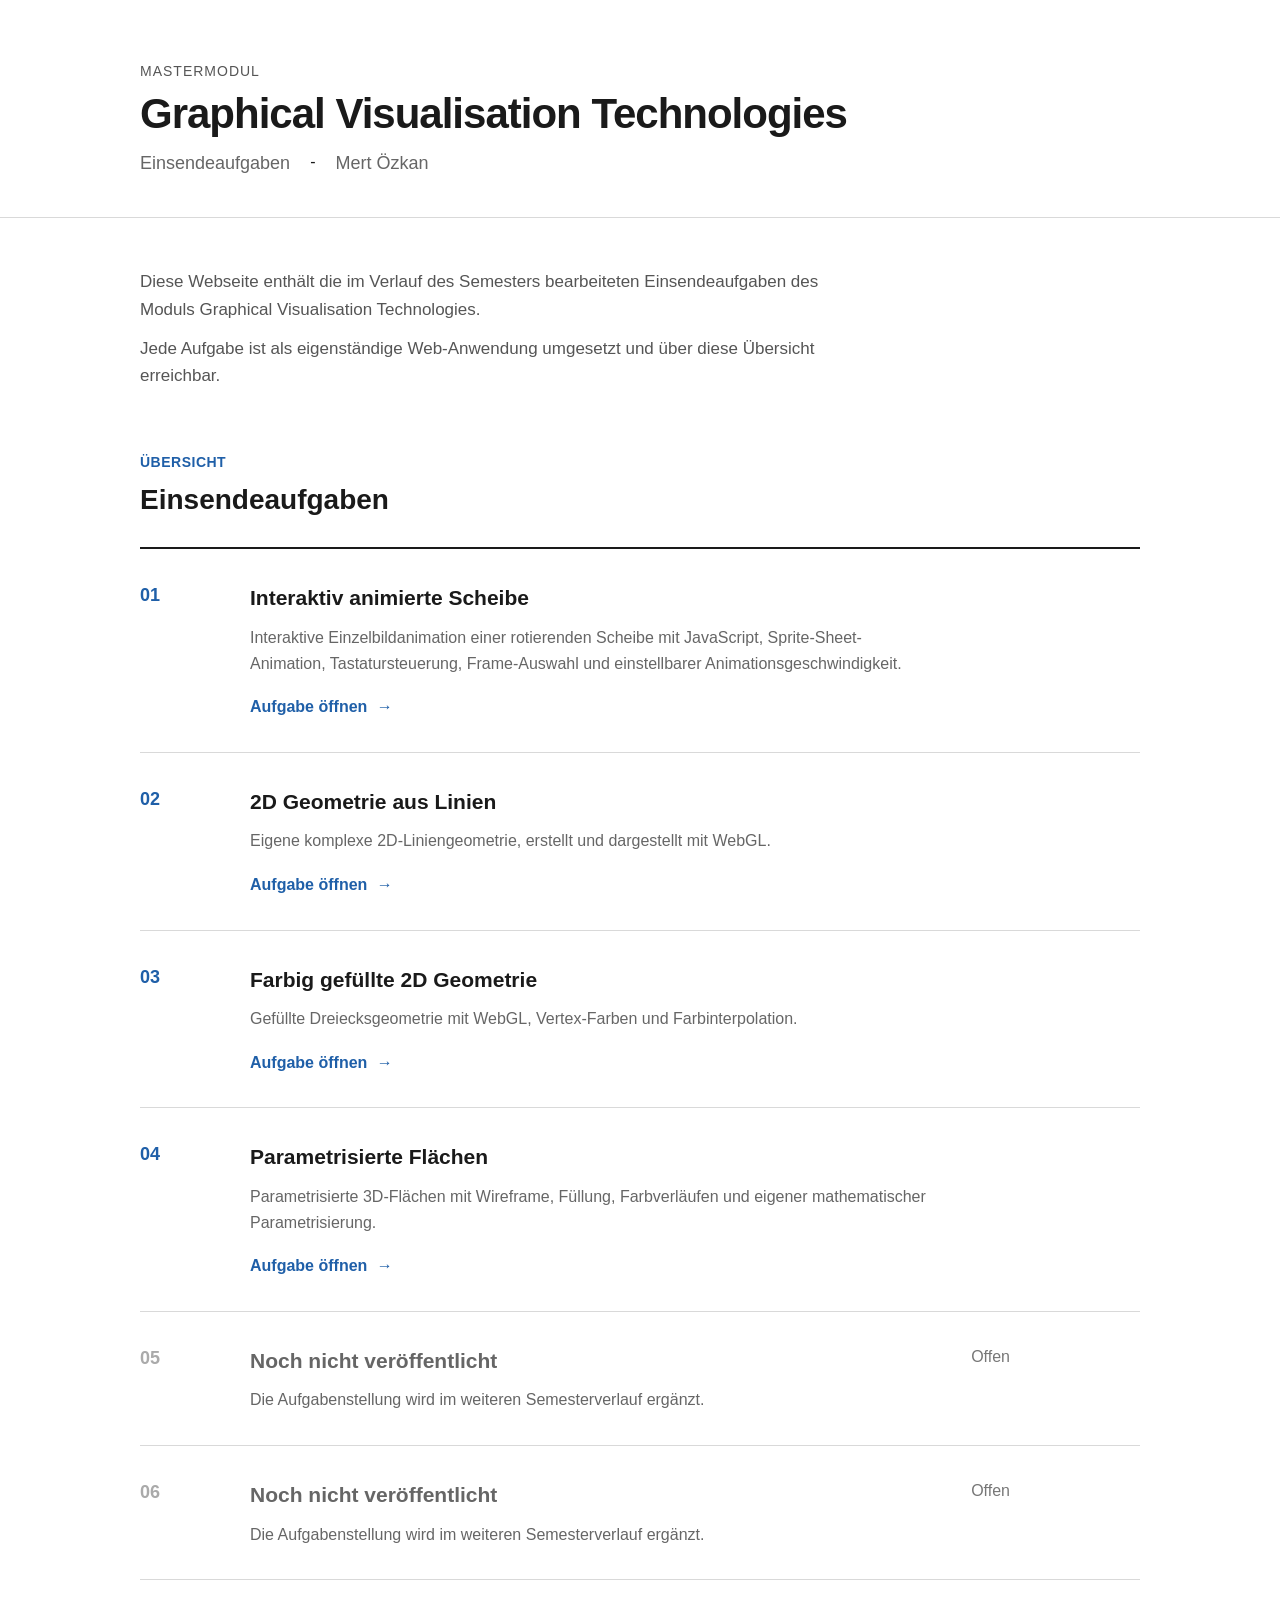
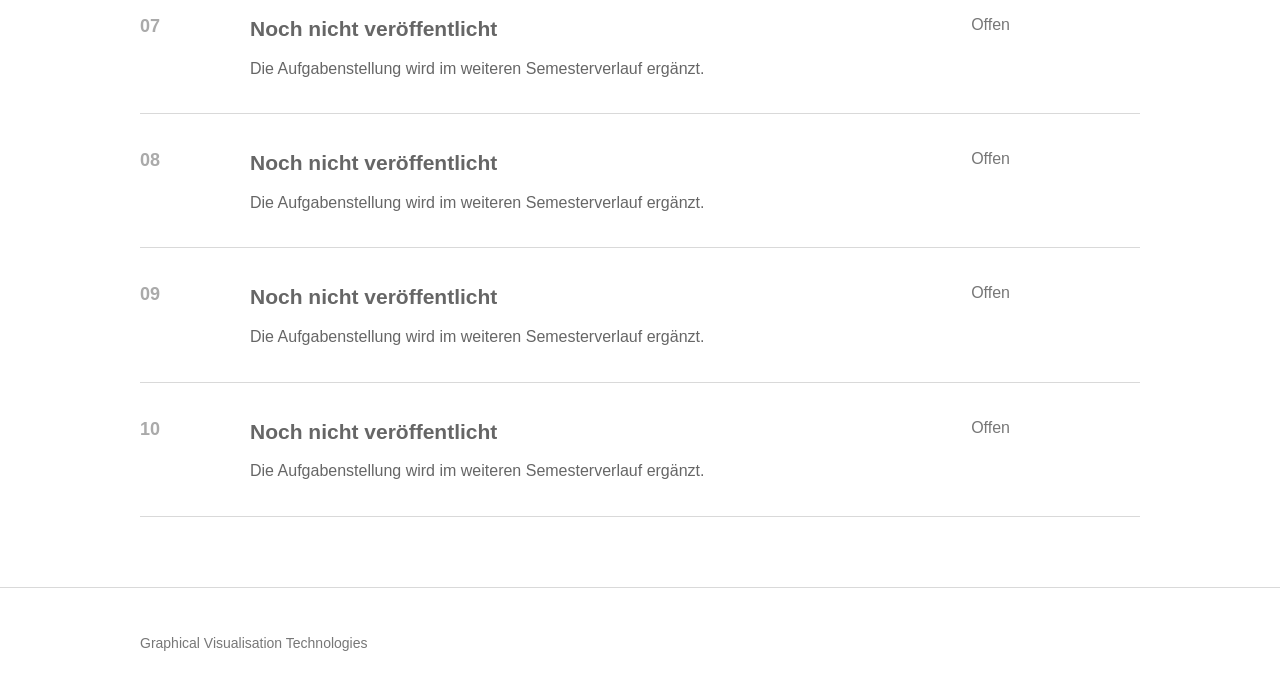
==== index.html @ c4ca6327 "aufgabe 4" ====
<!doctype html>
<html lang="de">
  <head>
    <meta charset="UTF-8" />

    <meta name="viewport" content="width=device-width, initial-scale=1.0" />

    <meta
      name="description"
      content="Portfolio der Einsendeaufgaben im Modul Graphical Visualisation Technologies."
    />

    <title>Graphical Visualisation Technologies</title>

    <link rel="stylesheet" href="styles.css" />
  </head>

  <body>
    <header class="page-header">
      <div class="container">
        <p class="module-name">Mastermodul</p>

        <h1>Graphical Visualisation Technologies</h1>

        <div class="subtitle-row">
          <p class="subtitle">Einsendeaufgaben</p>
          -
          <p class="subtitle">Mert Özkan</p>
        </div>
      </div>
    </header>

    <main class="container">
      <section class="intro-section">
        <p>
          Diese Webseite enthält die im Verlauf des Semesters bearbeiteten
          Einsendeaufgaben des Moduls Graphical Visualisation Technologies.
        </p>

        <p>
          Jede Aufgabe ist als eigenständige Web-Anwendung umgesetzt und über
          diese Übersicht erreichbar.
        </p>
      </section>

      <section class="assignments" aria-labelledby="assignments-title">
        <div class="section-header">
          <div>
            <p class="section-number">Übersicht</p>

            <h2 id="assignments-title">Einsendeaufgaben</h2>
          </div>
        </div>

        <!-- Aufgabe 01 -->

        <article class="assignment assignment-active">
          <div class="assignment-number">01</div>

          <div class="assignment-content">
            <div class="assignment-title-row">
              <h3>Interaktiv animierte Scheibe</h3>
            </div>

            <p>
              Interaktive Einzelbildanimation einer rotierenden Scheibe mit
              JavaScript, Sprite-Sheet-Animation, Tastatursteuerung,
              Frame-Auswahl und einstellbarer Animationsgeschwindigkeit.
            </p>

            <a class="assignment-link" href="aufgabe-01/">
              Aufgabe öffnen
              <span aria-hidden="true">→</span>
            </a>
          </div>
        </article>

        <!-- Aufgabe 02 -->

        <!-- <article class="assignment assignment-disabled">
          <div class="assignment-number">02</div>

          <div class="assignment-content">
            <div class="assignment-title-row">
              <h3>Noch nicht veröffentlicht</h3>

              <span class="status"> Offen </span>
            </div>

            <p>
              Die Aufgabenstellung wird im weiteren Semesterverlauf ergänzt.
            </p>
          </div>
        </article>

        -->

        <article class="assignment assignment-active">
          <div class="assignment-number">02</div>

          <div class="assignment-content">
            <h3>2D Geometrie aus Linien</h3>

            <p>
              Eigene komplexe 2D-Liniengeometrie, erstellt und dargestellt mit
              WebGL.
            </p>

            <a class="assignment-link" href="aufgabe-02/">
              Aufgabe öffnen
              <span aria-hidden="true">→</span>
            </a>
          </div>
        </article>

        <!-- Aufgabe 03 -->

        <article class="assignment assignment-active">
          <div class="assignment-number">03</div>

          <div class="assignment-content">
            <h3>Farbig gefüllte 2D Geometrie</h3>

            <p>
              Gefüllte Dreiecksgeometrie mit WebGL, Vertex-Farben und
              Farbinterpolation.
            </p>

            <a class="assignment-link" href="aufgabe-03/">
              Aufgabe öffnen
              <span aria-hidden="true">→</span>
            </a>
          </div>
        </article>

        <!-- Aufgabe 04 -->

        <article class="assignment assignment-active">
          <div class="assignment-number">04</div>

          <div class="assignment-content">
            <h3>Parametrisierte Flächen</h3>

            <p>
              Parametrisierte 3D-Flächen mit Wireframe, Füllung, Farbverläufen
              und eigener mathematischer Parametrisierung.
            </p>

            <a class="assignment-link" href="aufgabe-04/">
              Aufgabe öffnen
              <span aria-hidden="true">→</span>
            </a>
          </div>
        </article>

        <!-- Aufgabe 05 -->

        <article class="assignment assignment-disabled">
          <div class="assignment-number">05</div>

          <div class="assignment-content">
            <div class="assignment-title-row">
              <h3>Noch nicht veröffentlicht</h3>

              <span class="status"> Offen </span>
            </div>

            <p>
              Die Aufgabenstellung wird im weiteren Semesterverlauf ergänzt.
            </p>
          </div>
        </article>

        <!-- Aufgabe 06 -->

        <article class="assignment assignment-disabled">
          <div class="assignment-number">06</div>

          <div class="assignment-content">
            <div class="assignment-title-row">
              <h3>Noch nicht veröffentlicht</h3>

              <span class="status"> Offen </span>
            </div>

            <p>
              Die Aufgabenstellung wird im weiteren Semesterverlauf ergänzt.
            </p>
          </div>
        </article>

        <!-- Aufgabe 07 -->

        <article class="assignment assignment-disabled">
          <div class="assignment-number">07</div>

          <div class="assignment-content">
            <div class="assignment-title-row">
              <h3>Noch nicht veröffentlicht</h3>

              <span class="status"> Offen </span>
            </div>

            <p>
              Die Aufgabenstellung wird im weiteren Semesterverlauf ergänzt.
            </p>
          </div>
        </article>

        <!-- Aufgabe 08 -->

        <article class="assignment assignment-disabled">
          <div class="assignment-number">08</div>

          <div class="assignment-content">
            <div class="assignment-title-row">
              <h3>Noch nicht veröffentlicht</h3>

              <span class="status"> Offen </span>
            </div>

            <p>
              Die Aufgabenstellung wird im weiteren Semesterverlauf ergänzt.
            </p>
          </div>
        </article>

        <!-- Aufgabe 09 -->

        <article class="assignment assignment-disabled">
          <div class="assignment-number">09</div>

          <div class="assignment-content">
            <div class="assignment-title-row">
              <h3>Noch nicht veröffentlicht</h3>

              <span class="status"> Offen </span>
            </div>

            <p>
              Die Aufgabenstellung wird im weiteren Semesterverlauf ergänzt.
            </p>
          </div>
        </article>

        <!-- Aufgabe 10 -->

        <article class="assignment assignment-disabled">
          <div class="assignment-number">10</div>

          <div class="assignment-content">
            <div class="assignment-title-row">
              <h3>Noch nicht veröffentlicht</h3>

              <span class="status"> Offen </span>
            </div>

            <p>
              Die Aufgabenstellung wird im weiteren Semesterverlauf ergänzt.
            </p>
          </div>
        </article>
      </section>
    </main>

    <footer class="page-footer">
      <div class="container">
        <p>Graphical Visualisation Technologies</p>
      </div>
    </footer>
  </body>
</html>
---- styles.css ----
* {
  box-sizing: border-box;
}

html {
  font-family: Arial, Helvetica, sans-serif;

  color: #1a1a1a;

  background-color: #ffffff;
}

body {
  margin: 0;

  line-height: 1.6;
}

/* Grundlayout */

.container {
  width: min(1000px, calc(100% - 40px));

  margin: 0 auto;
}

/* Kopfbereich */

.page-header {
  padding: 60px 0 40px;

  border-bottom: 1px solid #d9d9d9;
}

.module-name {
  margin: 0 0 8px;

  color: #555555;

  font-size: 14px;

  text-transform: uppercase;

  letter-spacing: 1px;
}

h1 {
  max-width: 800px;

  margin: 0;

  font-size: 42px;

  font-weight: 600;

  line-height: 1.15;

  letter-spacing: -1px;
}

.subtitle-row {
  display: flex;

  flex-wrap: wrap;

  gap: 6px 20px;

  margin: 10px 0 0;
}

.subtitle {
  margin: 0;

  color: #666666;

  font-size: 18px;
}

/* Einleitung */

.intro-section {
  max-width: 720px;

  padding: 50px 0;
}

.intro-section p {
  margin: 0 0 12px;

  color: #555555;

  font-size: 17px;
}

/* Aufgabenübersicht */

.assignments {
  padding-bottom: 70px;
}

.section-header {
  padding-bottom: 25px;

  border-bottom: 2px solid #1a1a1a;
}

.section-number {
  margin: 0 0 4px;

  color: #1f5fa8;

  font-size: 14px;

  font-weight: 700;

  text-transform: uppercase;

  letter-spacing: 0.5px;
}

h2 {
  margin: 0;

  font-size: 28px;

  font-weight: 600;
}

/* Einzelne Aufgabe */

.assignment {
  display: grid;

  grid-template-columns: 80px 1fr;

  gap: 30px;

  padding: 32px 0;

  border-bottom: 1px solid #d9d9d9;
}

.assignment-number {
  color: #888888;

  font-size: 18px;

  font-weight: 600;
}

.assignment-active .assignment-number {
  color: #1f5fa8;
}

.assignment-content {
  max-width: 760px;
}

.assignment-title-row {
  display: flex;

  justify-content: space-between;

  align-items: flex-start;

  gap: 20px;
}

.assignment h3 {
  margin: 0;

  font-size: 21px;

  font-weight: 600;
}

.assignment p {
  max-width: 680px;

  margin: 10px 0 0;

  color: #666666;
}


/* Link zur Aufgabe */

.assignment-link {
  display: inline-block;

  margin-top: 18px;

  color: #1f5fa8;

  font-weight: 600;

  text-decoration: none;
}

.assignment-link span {
  display: inline-block;

  margin-left: 5px;

  transition: transform 0.15s ease;
}

.assignment-link:hover {
  text-decoration: underline;
}

.assignment-link:hover span {
  transform: translateX(3px);
}

.assignment-link:focus-visible {
  outline: 3px solid #7ba8da;

  outline-offset: 4px;
}

/* Noch nicht veröffentlichte Aufgaben */

.assignment-disabled {
  color: #777777;
}

.assignment-disabled h3 {
  color: #666666;
}

.assignment-disabled .assignment-number {
  color: #aaaaaa;
}

/* Footer */

.page-footer {
  padding: 30px 0;

  border-top: 1px solid #d9d9d9;

  color: #777777;

  font-size: 14px;
}

/* Responsive */

@media (max-width: 700px) {
  h1 {
    font-size: 34px;
  }

  .assignment {
    grid-template-columns: 45px 1fr;

    gap: 15px;
  }

  .assignment-title-row {
    display: block;
  }
}
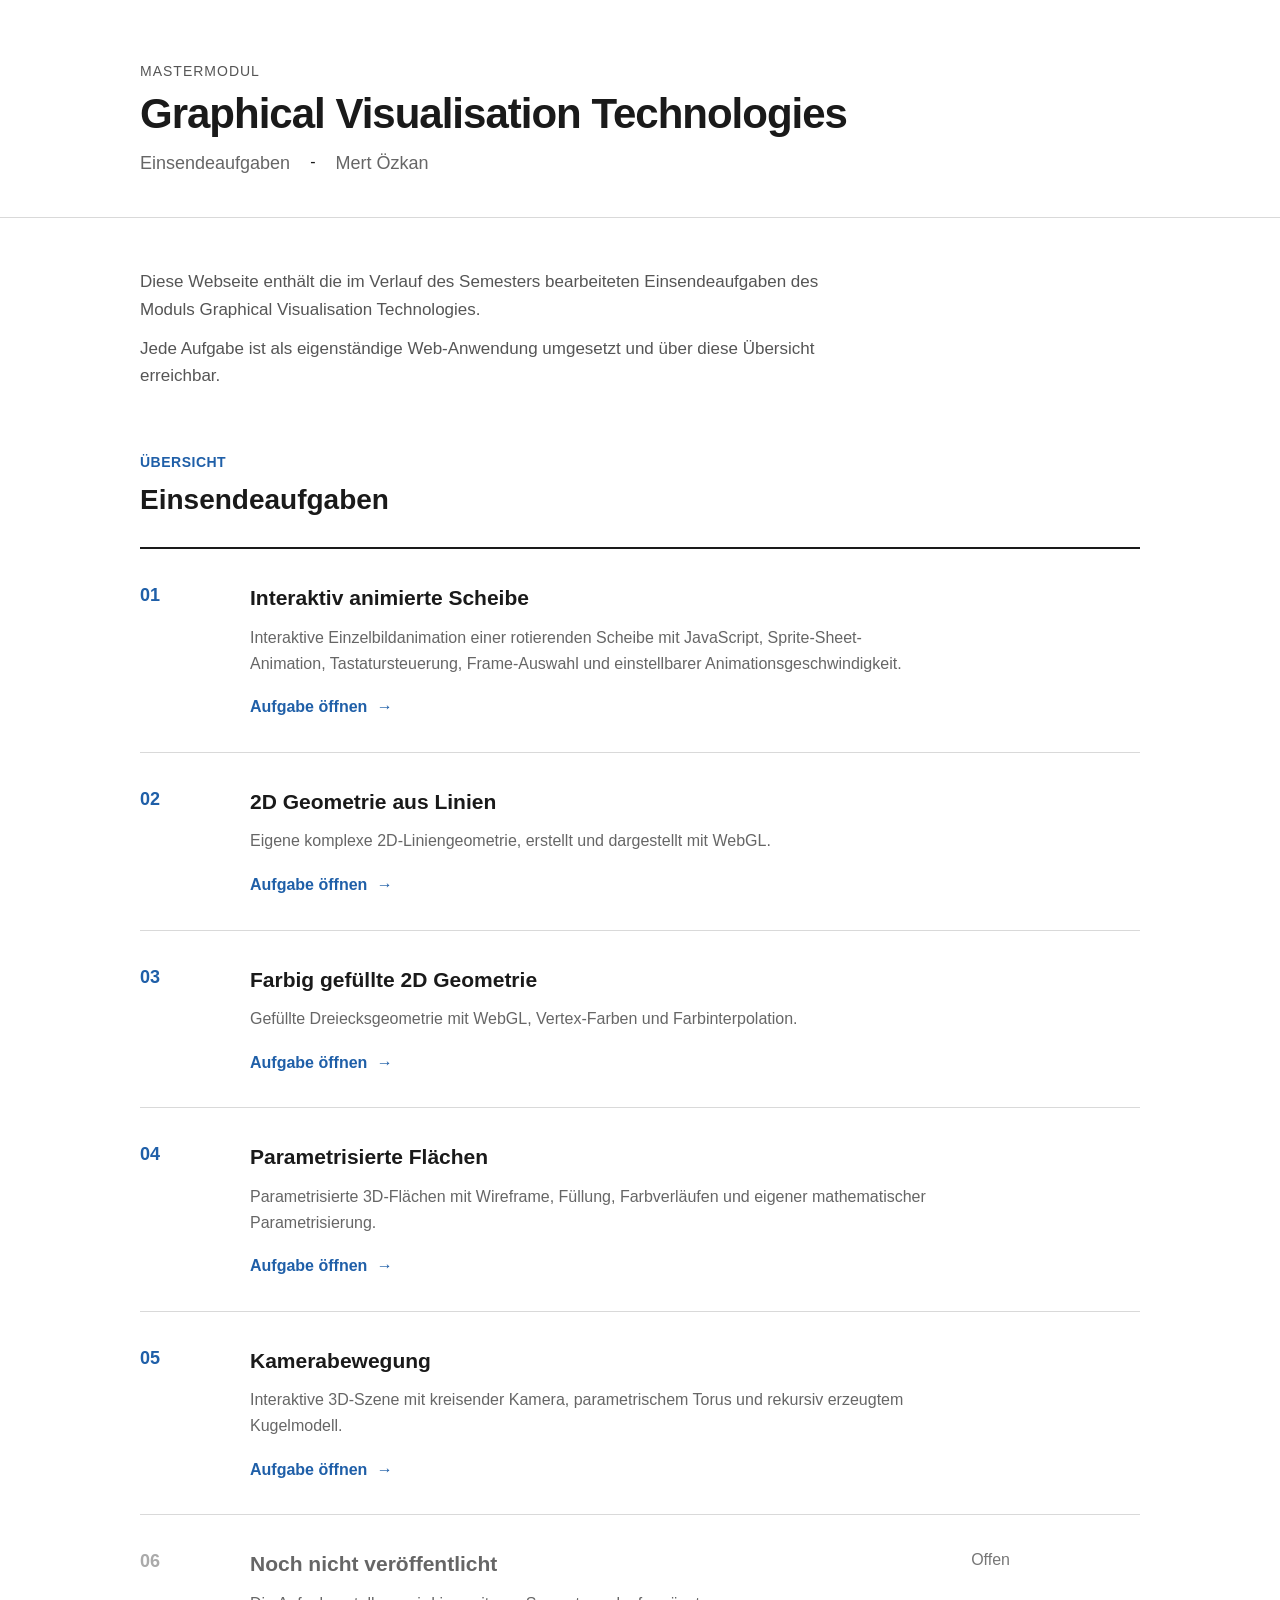
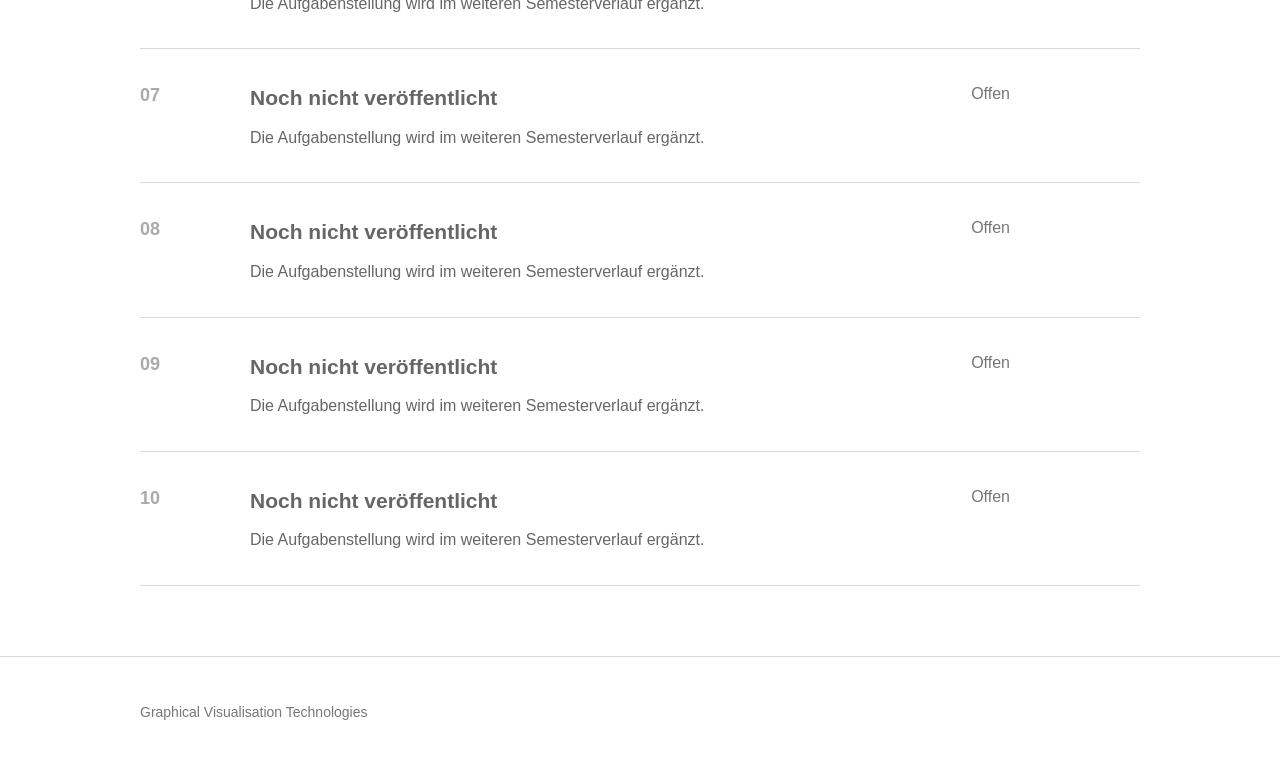
==== commit 3ed13a4b: "aufgabe 5" ====
--- a/index.html
+++ b/index.html
@@ -155,19 +155,21 @@
 
         <!-- Aufgabe 05 -->
 
-        <article class="assignment assignment-disabled">
+        <article class="assignment assignment-active">
           <div class="assignment-number">05</div>
 
           <div class="assignment-content">
-            <div class="assignment-title-row">
-              <h3>Noch nicht veröffentlicht</h3>
-
-              <span class="status"> Offen </span>
-            </div>
-
-            <p>
-              Die Aufgabenstellung wird im weiteren Semesterverlauf ergänzt.
-            </p>
+            <h3>Kamerabewegung</h3>
+
+            <p>
+              Interaktive 3D-Szene mit kreisender Kamera, parametrischem Torus
+              und rekursiv erzeugtem Kugelmodell.
+            </p>
+
+            <a class="assignment-link" href="aufgabe-05/">
+              Aufgabe öffnen
+              <span aria-hidden="true">→</span>
+            </a>
           </div>
         </article>
 
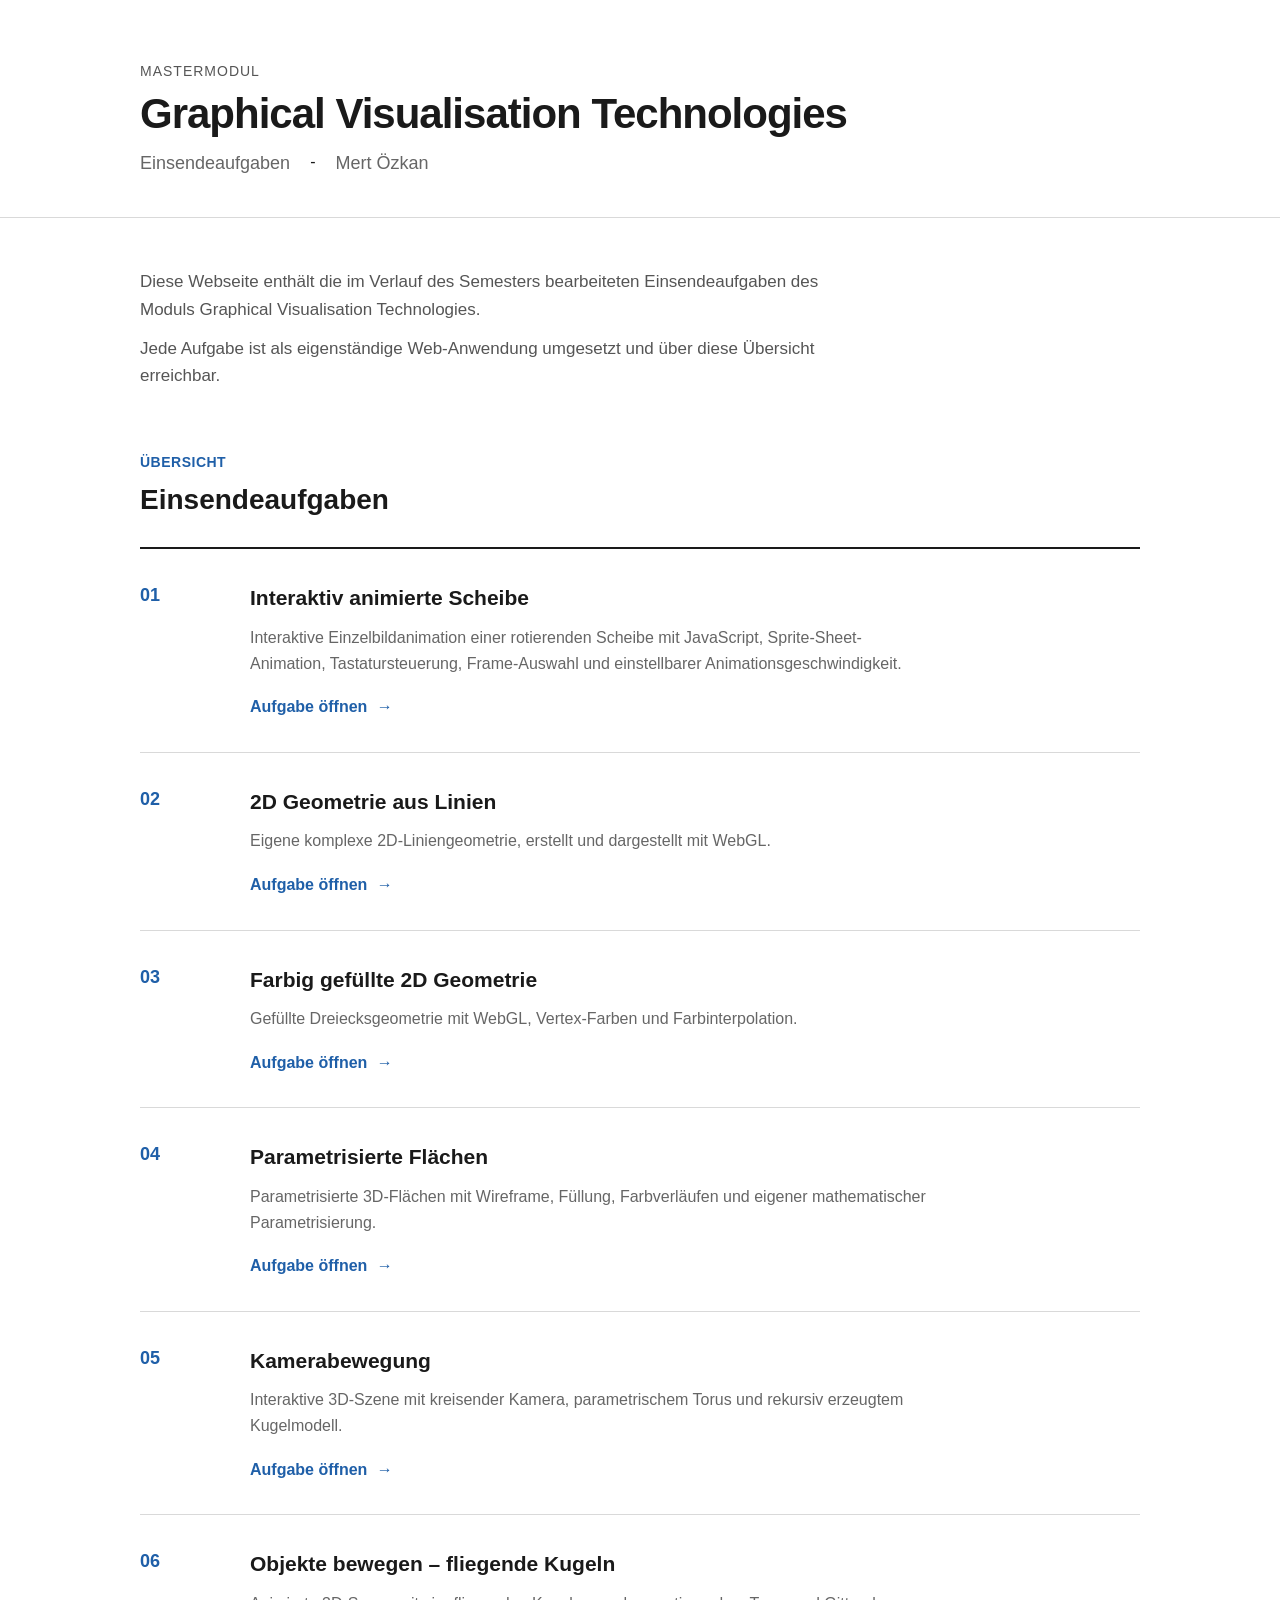
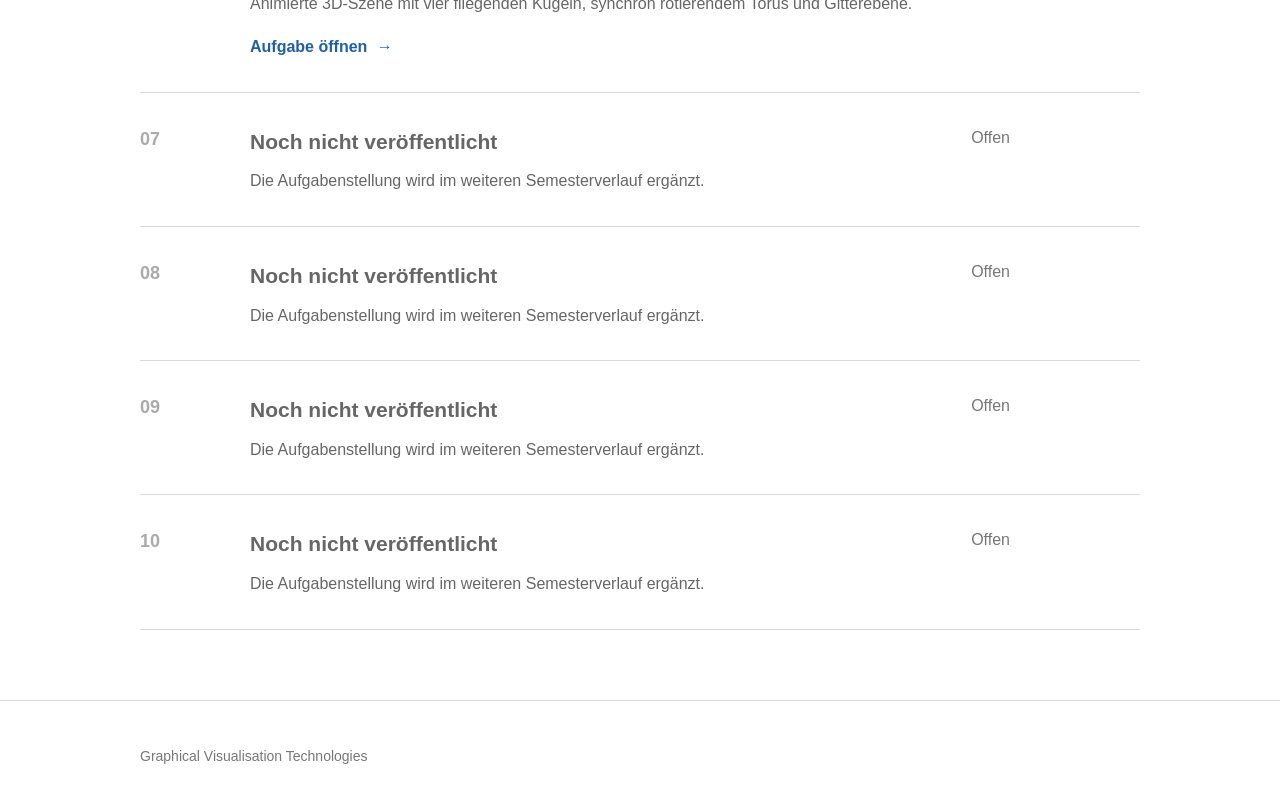
==== commit 311ae75c: "Aufgabe 6" ====
--- a/index.html
+++ b/index.html
@@ -175,19 +175,21 @@
 
         <!-- Aufgabe 06 -->
 
-        <article class="assignment assignment-disabled">
+        <article class="assignment assignment-active">
           <div class="assignment-number">06</div>
 
           <div class="assignment-content">
-            <div class="assignment-title-row">
-              <h3>Noch nicht veröffentlicht</h3>
-
-              <span class="status"> Offen </span>
-            </div>
-
-            <p>
-              Die Aufgabenstellung wird im weiteren Semesterverlauf ergänzt.
-            </p>
+            <h3>Objekte bewegen – fliegende Kugeln</h3>
+
+            <p>
+              Animierte 3D-Szene mit vier fliegenden Kugeln, synchron
+              rotierendem Torus und Gitterebene.
+            </p>
+
+            <a class="assignment-link" href="aufgabe-06/">
+              Aufgabe öffnen
+              <span aria-hidden="true">→</span>
+            </a>
           </div>
         </article>
 
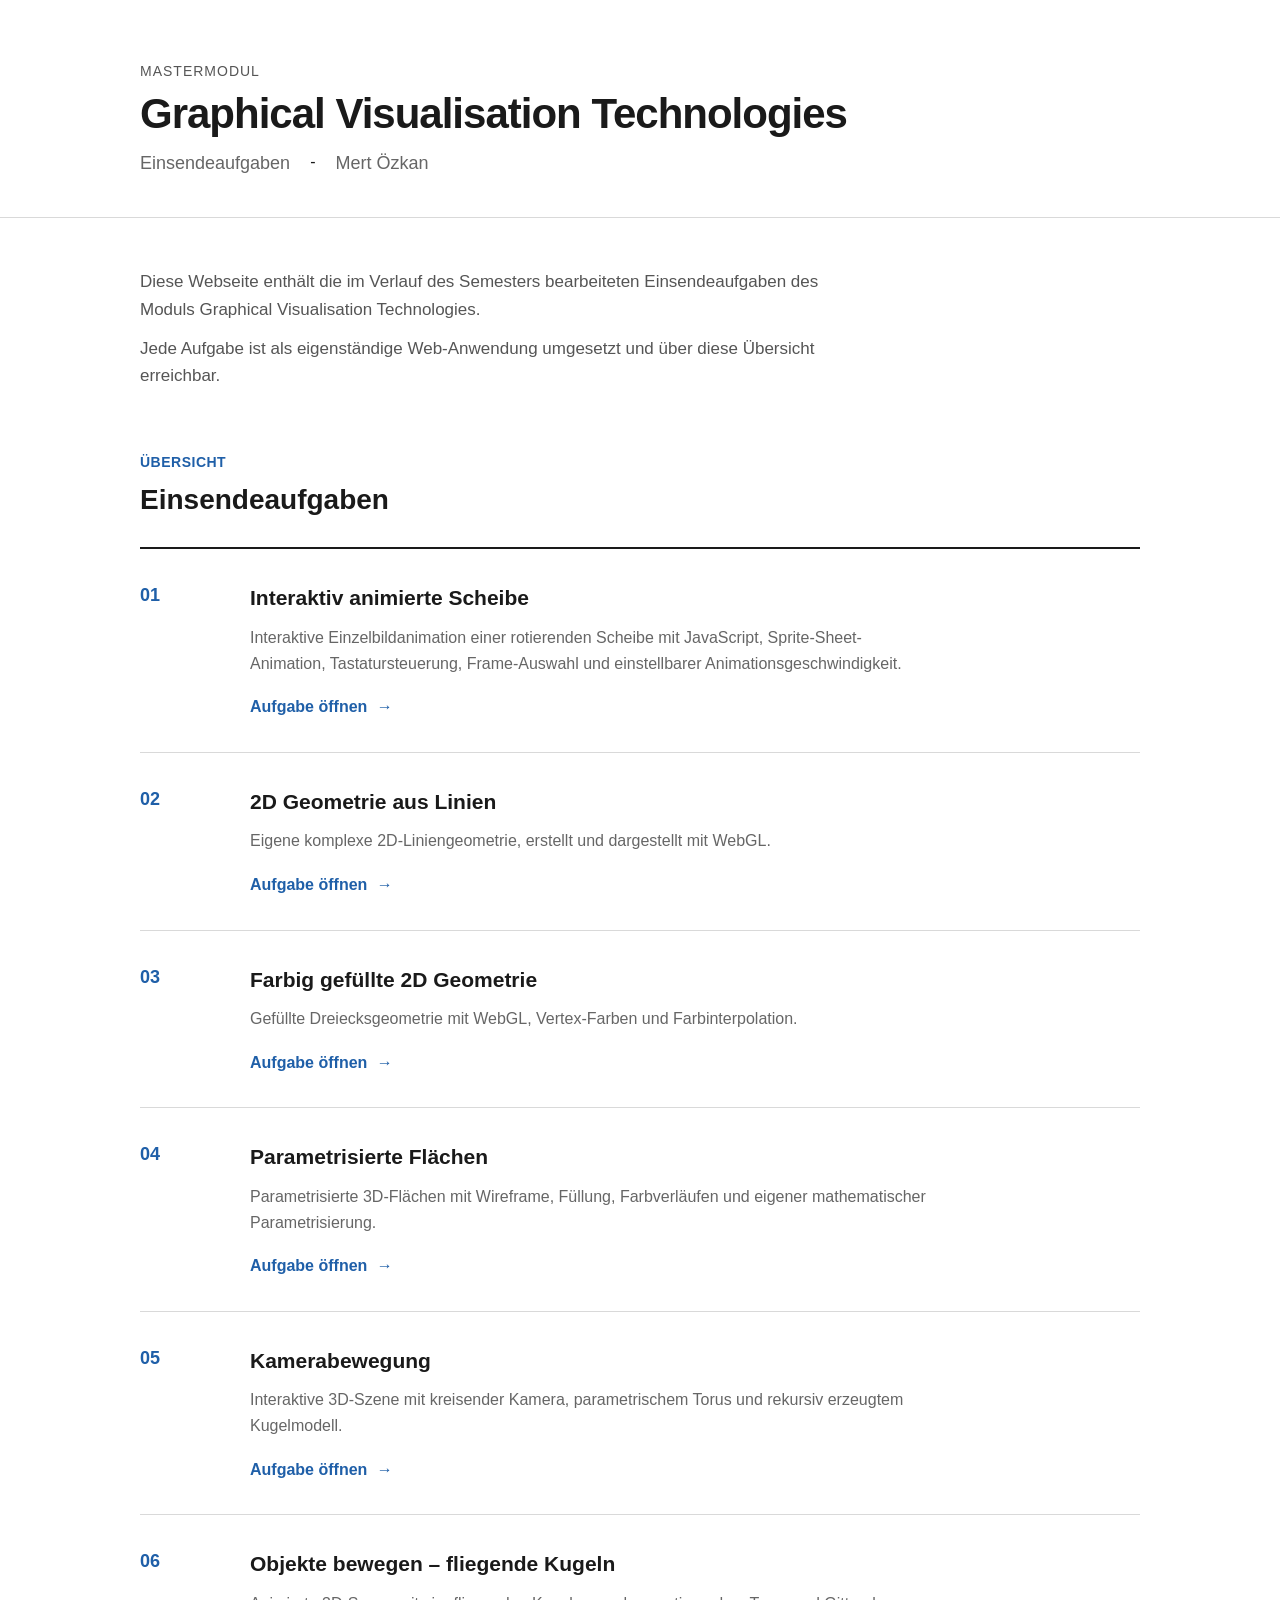
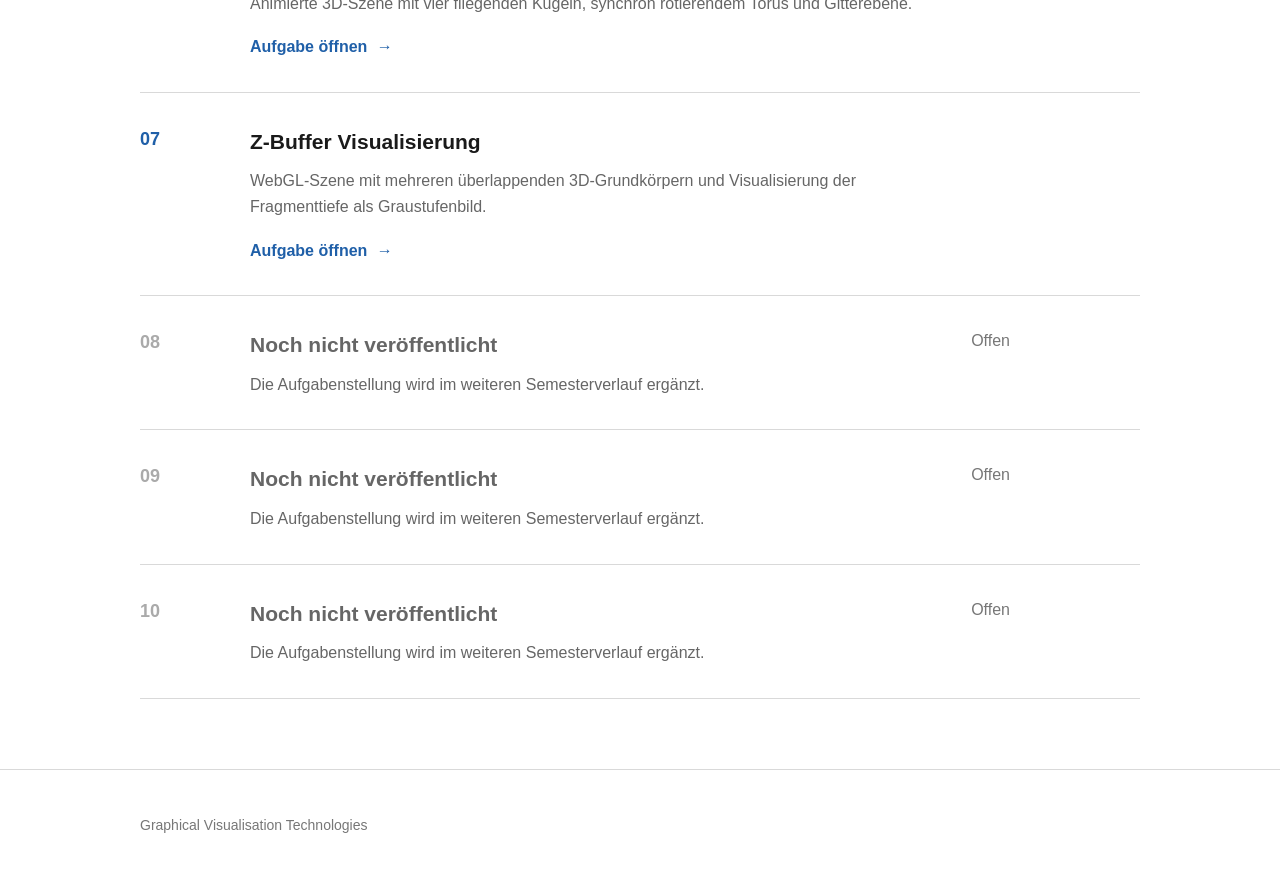
==== commit a76d83dd: "Aufgabe 7" ====
--- a/index.html
+++ b/index.html
@@ -195,19 +195,21 @@
 
         <!-- Aufgabe 07 -->
 
-        <article class="assignment assignment-disabled">
+        <article class="assignment assignment-active">
           <div class="assignment-number">07</div>
 
           <div class="assignment-content">
-            <div class="assignment-title-row">
-              <h3>Noch nicht veröffentlicht</h3>
-
-              <span class="status"> Offen </span>
-            </div>
-
-            <p>
-              Die Aufgabenstellung wird im weiteren Semesterverlauf ergänzt.
-            </p>
+            <h3>Z-Buffer Visualisierung</h3>
+
+            <p>
+              WebGL-Szene mit mehreren überlappenden 3D-Grundkörpern und
+              Visualisierung der Fragmenttiefe als Graustufenbild.
+            </p>
+
+            <a class="assignment-link" href="aufgabe-07/">
+              Aufgabe öffnen
+              <span aria-hidden="true">→</span>
+            </a>
           </div>
         </article>
 
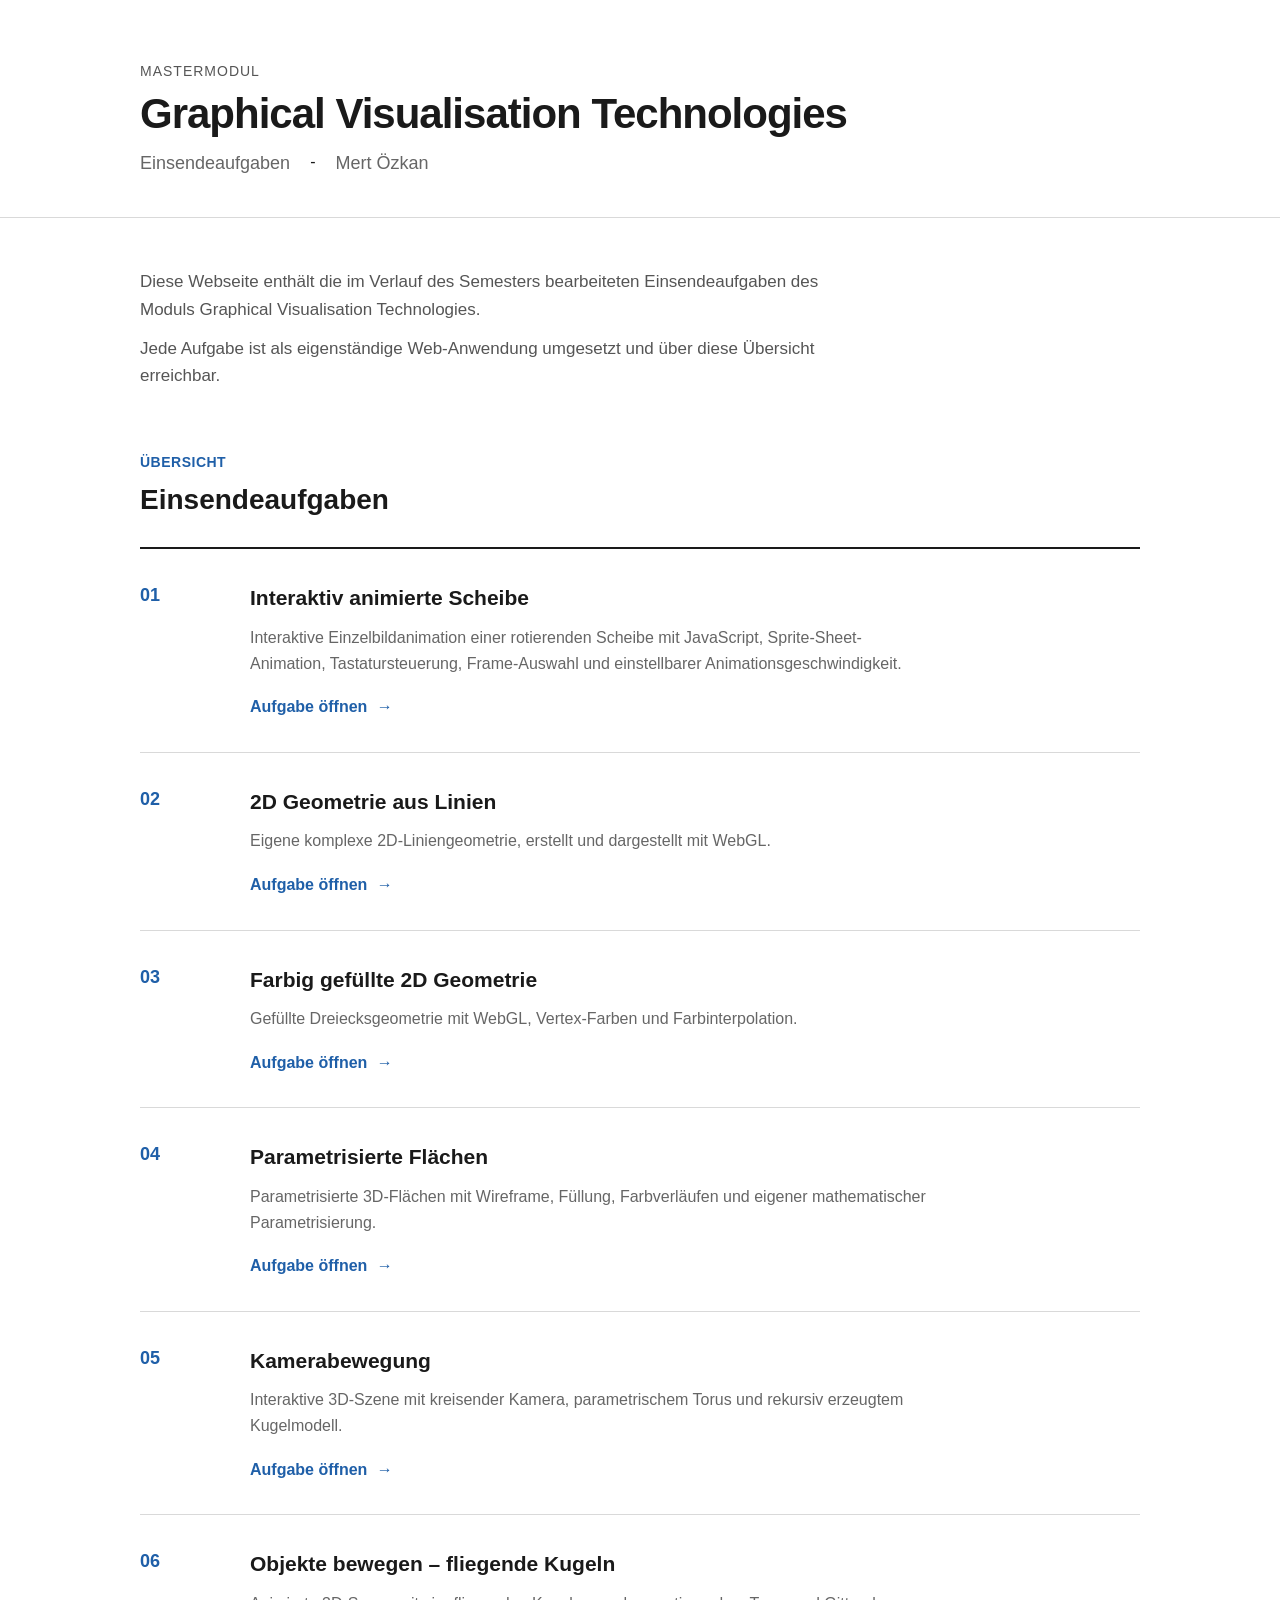
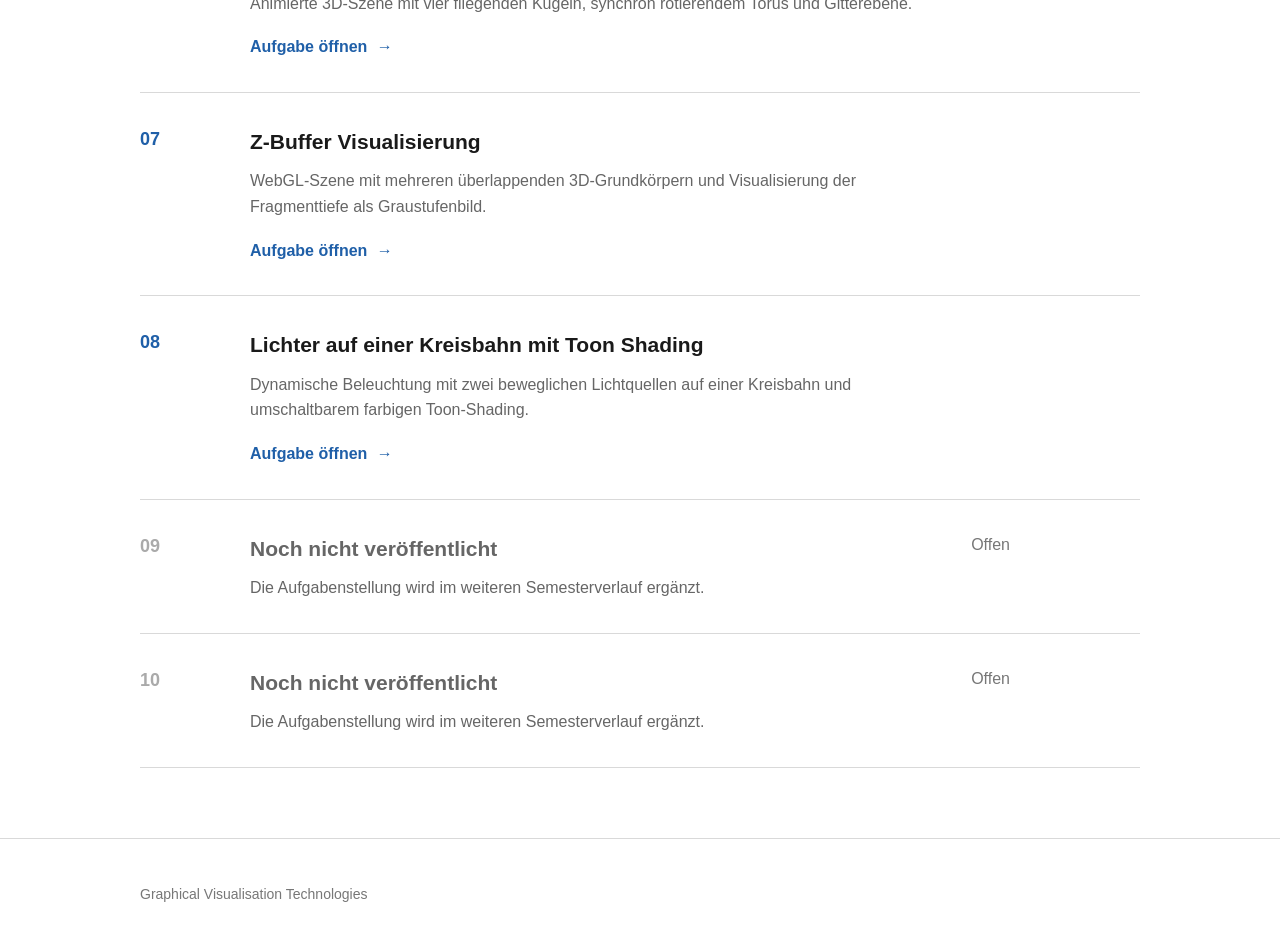
==== commit 8e8f950c: "aufgabe 8" ====
--- a/index.html
+++ b/index.html
@@ -215,19 +215,21 @@
 
         <!-- Aufgabe 08 -->
 
-        <article class="assignment assignment-disabled">
+        <article class="assignment assignment-active">
           <div class="assignment-number">08</div>
 
           <div class="assignment-content">
-            <div class="assignment-title-row">
-              <h3>Noch nicht veröffentlicht</h3>
-
-              <span class="status"> Offen </span>
-            </div>
-
-            <p>
-              Die Aufgabenstellung wird im weiteren Semesterverlauf ergänzt.
-            </p>
+            <h3>Lichter auf einer Kreisbahn mit Toon Shading</h3>
+
+            <p>
+              Dynamische Beleuchtung mit zwei beweglichen Lichtquellen auf einer
+              Kreisbahn und umschaltbarem farbigen Toon-Shading.
+            </p>
+
+            <a class="assignment-link" href="aufgabe-08/">
+              Aufgabe öffnen
+              <span aria-hidden="true">→</span>
+            </a>
           </div>
         </article>
 
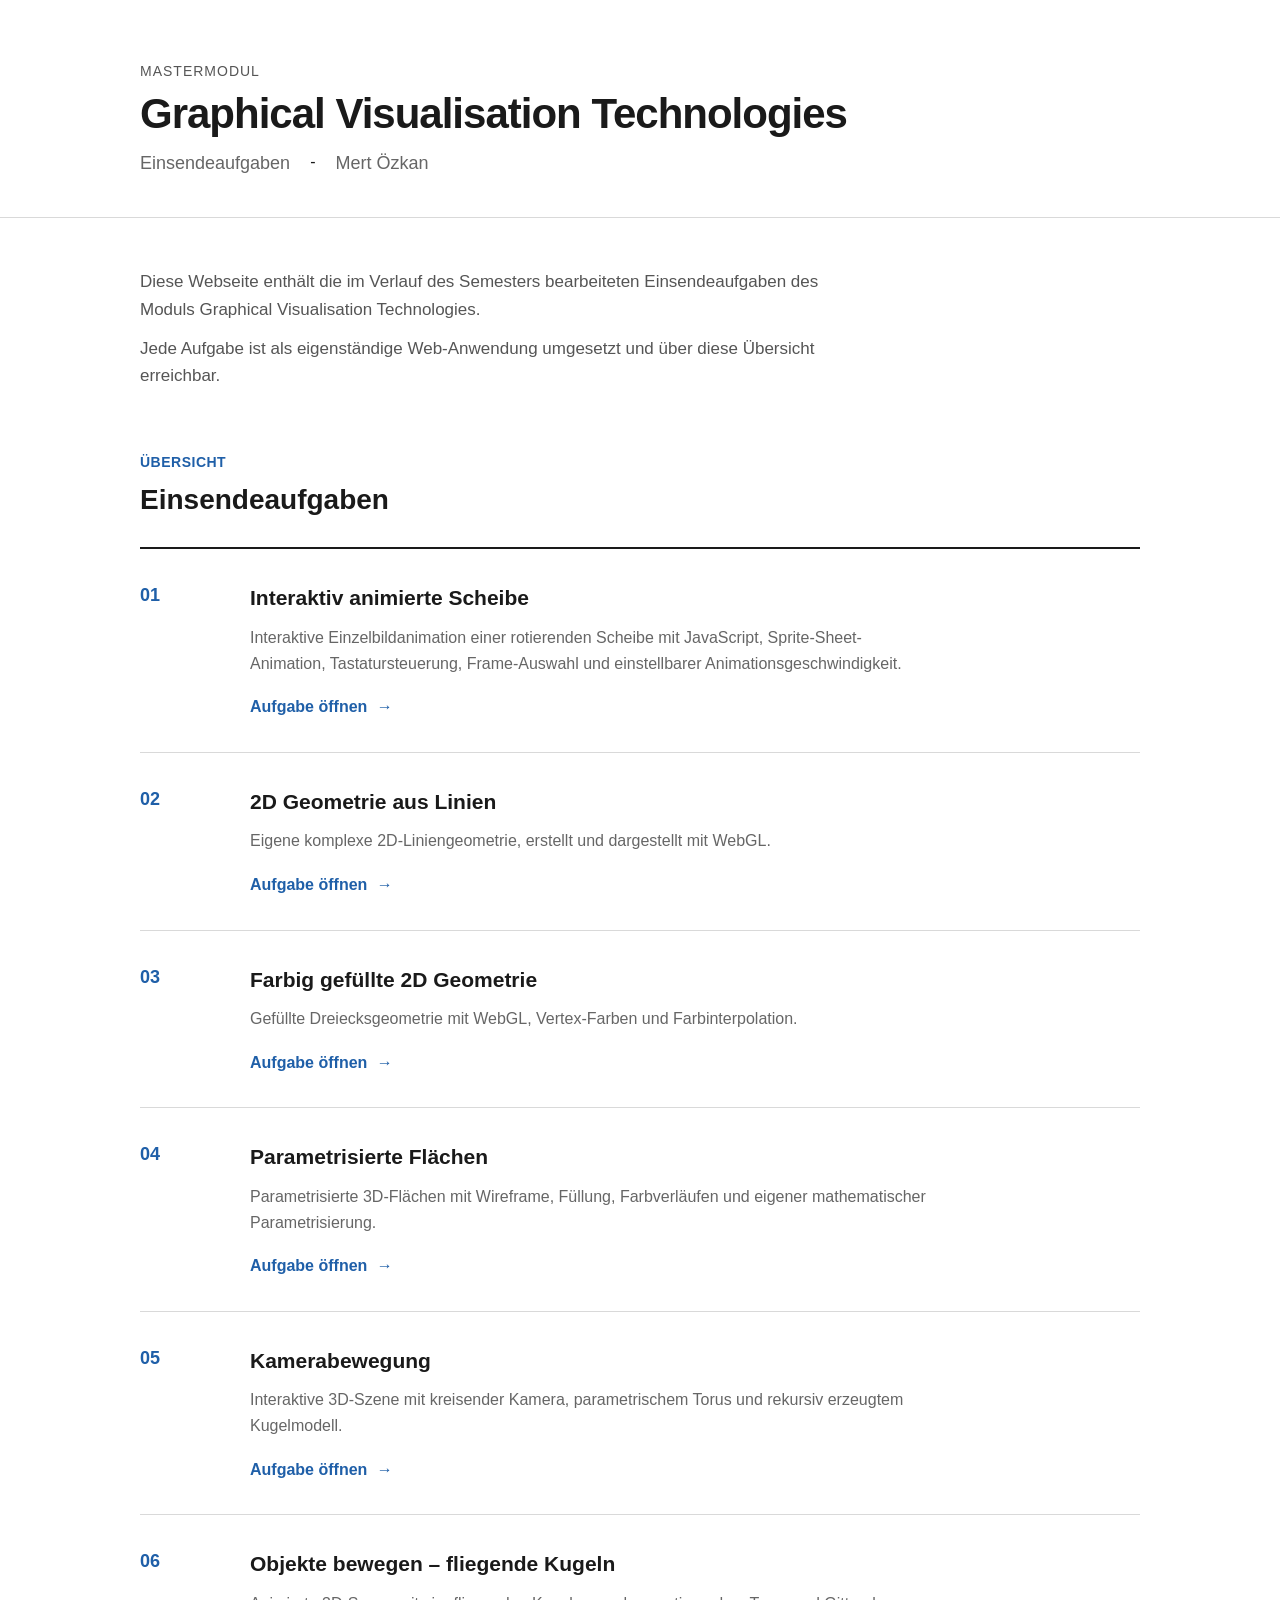
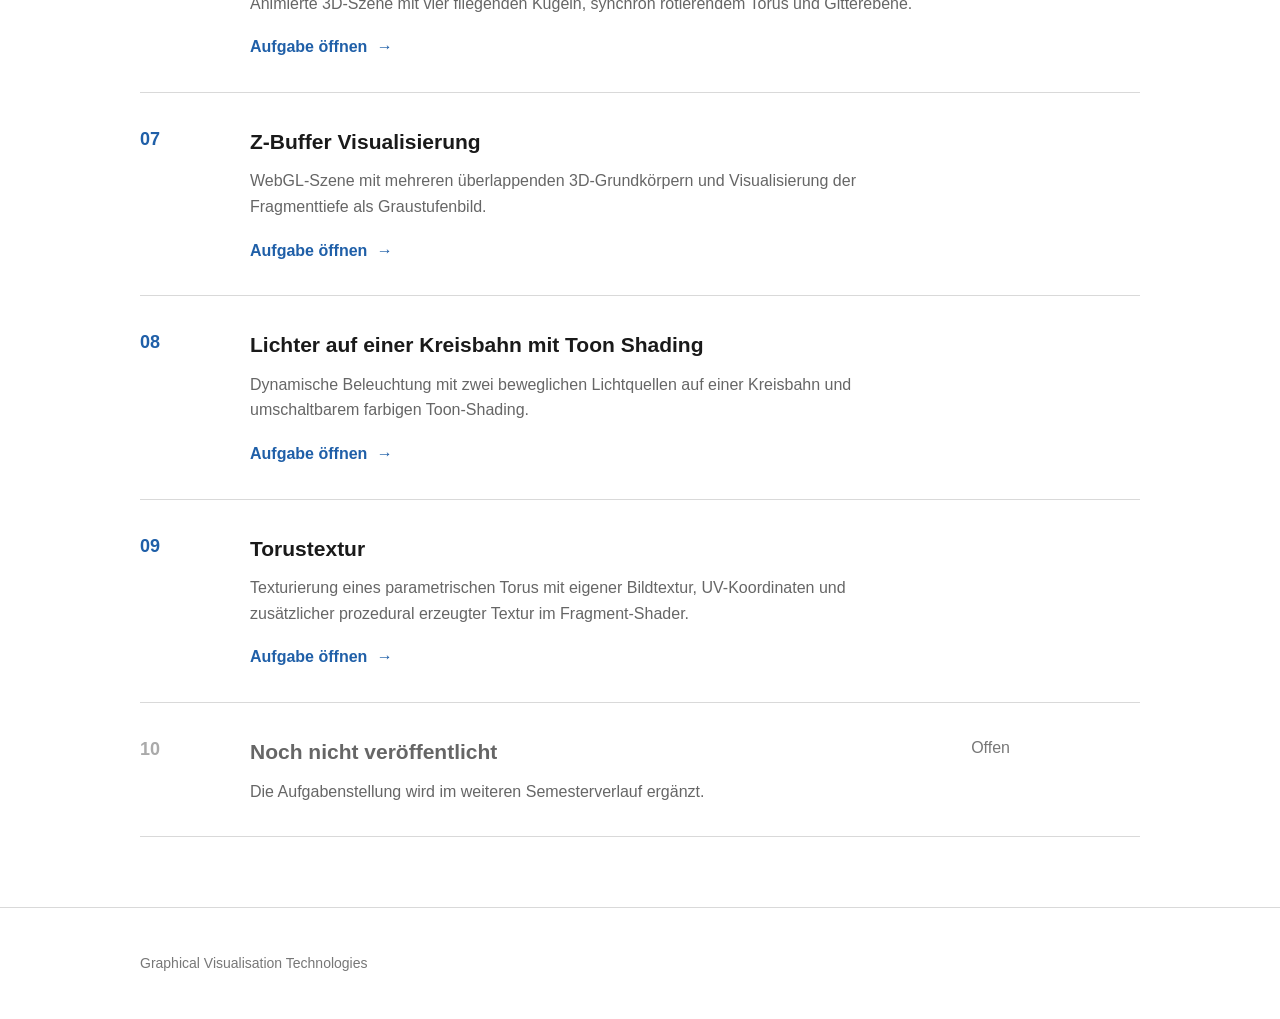
==== commit f5a6627e: "aufgabe 9" ====
--- a/index.html
+++ b/index.html
@@ -235,19 +235,22 @@
 
         <!-- Aufgabe 09 -->
 
-        <article class="assignment assignment-disabled">
+        <article class="assignment assignment-active">
           <div class="assignment-number">09</div>
 
           <div class="assignment-content">
-            <div class="assignment-title-row">
-              <h3>Noch nicht veröffentlicht</h3>
-
-              <span class="status"> Offen </span>
-            </div>
-
-            <p>
-              Die Aufgabenstellung wird im weiteren Semesterverlauf ergänzt.
-            </p>
+            <h3>Torustextur</h3>
+
+            <p>
+              Texturierung eines parametrischen Torus mit eigener Bildtextur,
+              UV-Koordinaten und zusätzlicher prozedural erzeugter Textur im
+              Fragment-Shader.
+            </p>
+
+            <a class="assignment-link" href="aufgabe-09/">
+              Aufgabe öffnen
+              <span aria-hidden="true">→</span>
+            </a>
           </div>
         </article>
 
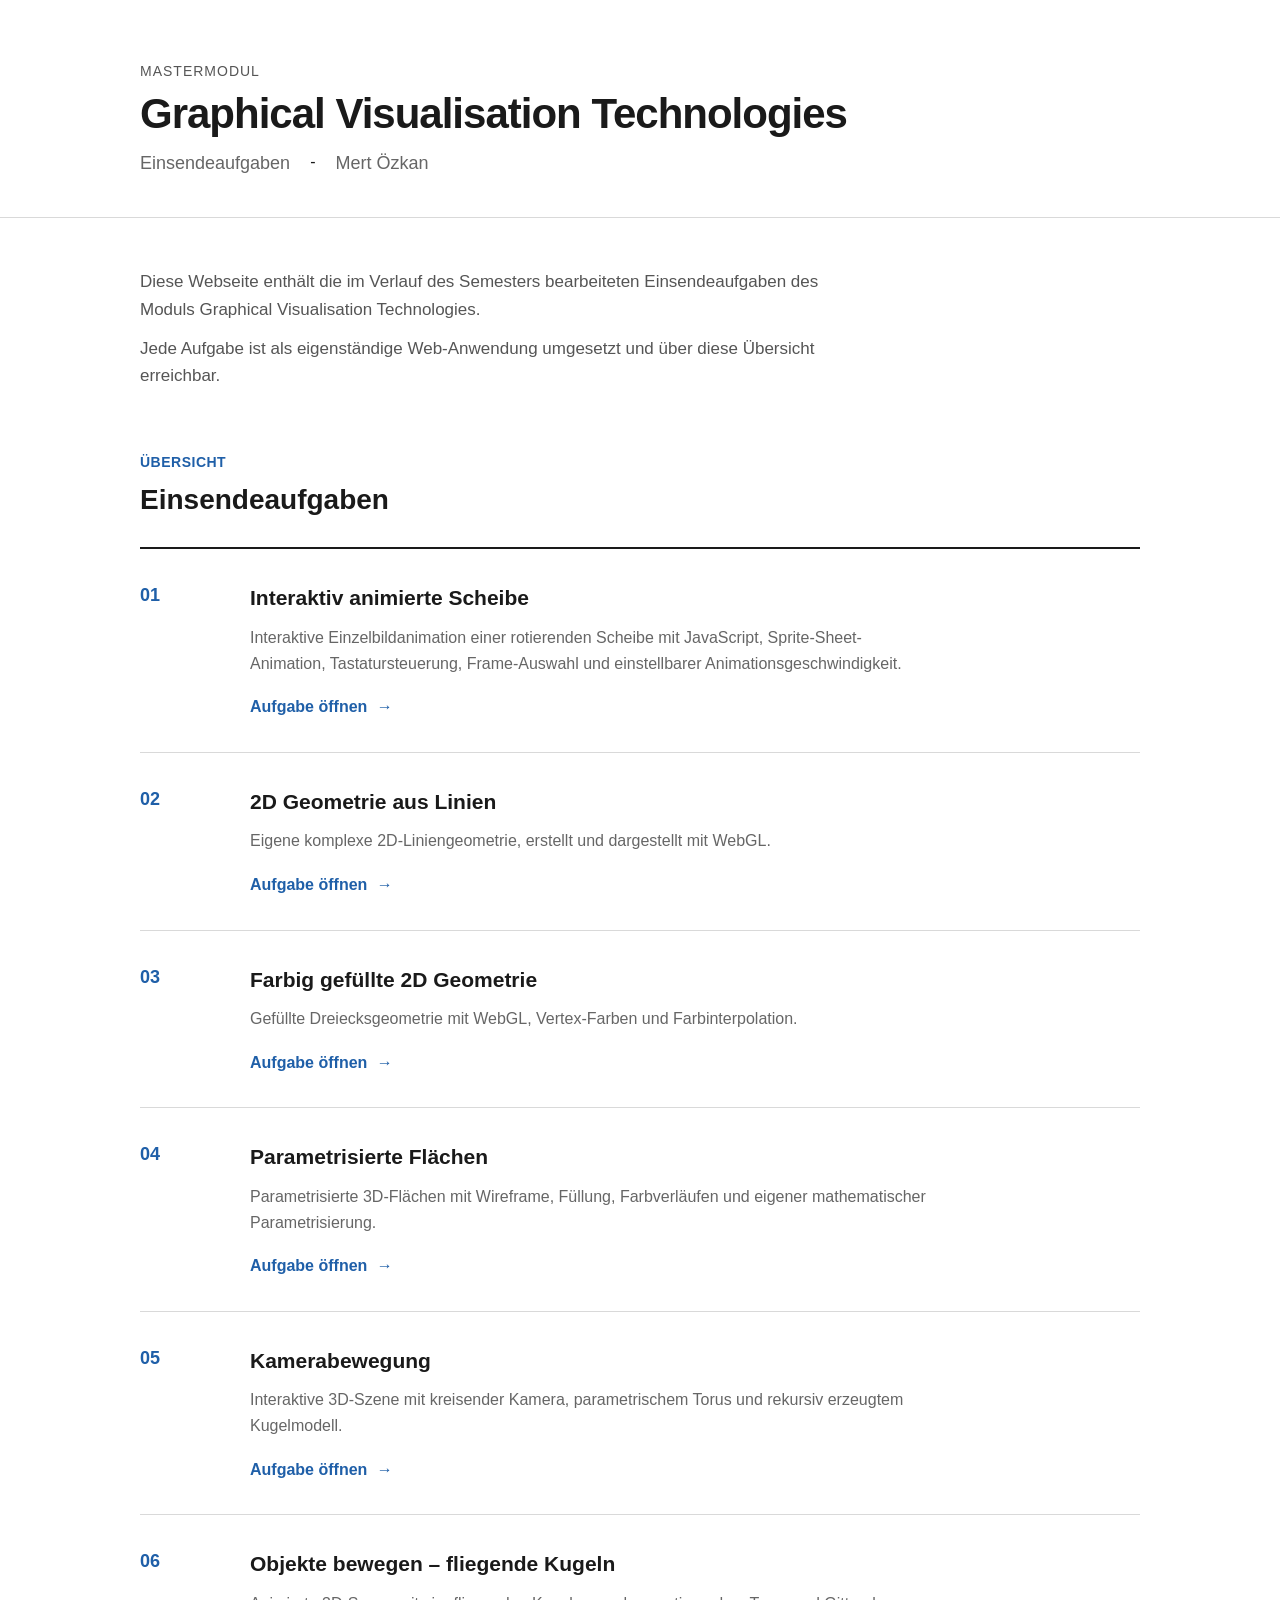
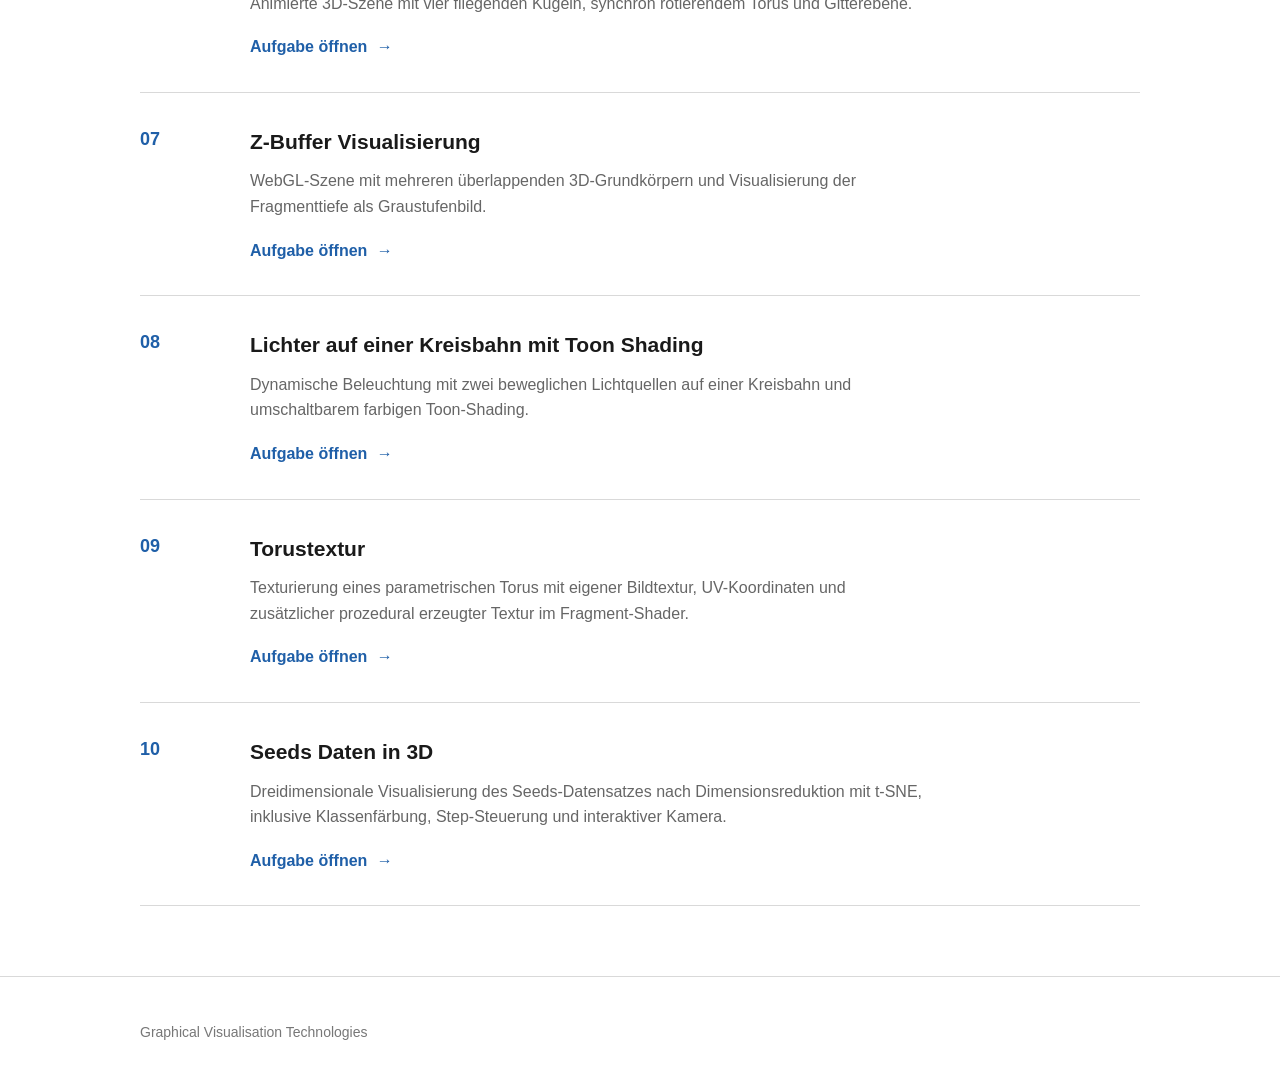
==== commit 089ca218: "aufgabe 10" ====
--- a/index.html
+++ b/index.html
@@ -256,7 +256,26 @@
 
         <!-- Aufgabe 10 -->
 
-        <article class="assignment assignment-disabled">
+        <article class="assignment assignment-active">
+          <div class="assignment-number">10</div>
+
+          <div class="assignment-content">
+            <h3>Seeds Daten in 3D</h3>
+
+            <p>
+              Dreidimensionale Visualisierung des Seeds-Datensatzes nach
+              Dimensionsreduktion mit t-SNE, inklusive Klassenfärbung,
+              Step-Steuerung und interaktiver Kamera.
+            </p>
+
+            <a class="assignment-link" href="aufgabe-10/">
+              Aufgabe öffnen
+              <span aria-hidden="true">→</span>
+            </a>
+          </div>
+        </article>
+
+        <!--    <article class="assignment assignment-disabled">
           <div class="assignment-number">10</div>
 
           <div class="assignment-content">
@@ -271,6 +290,8 @@
             </p>
           </div>
         </article>
+
+        -->
       </section>
     </main>
 
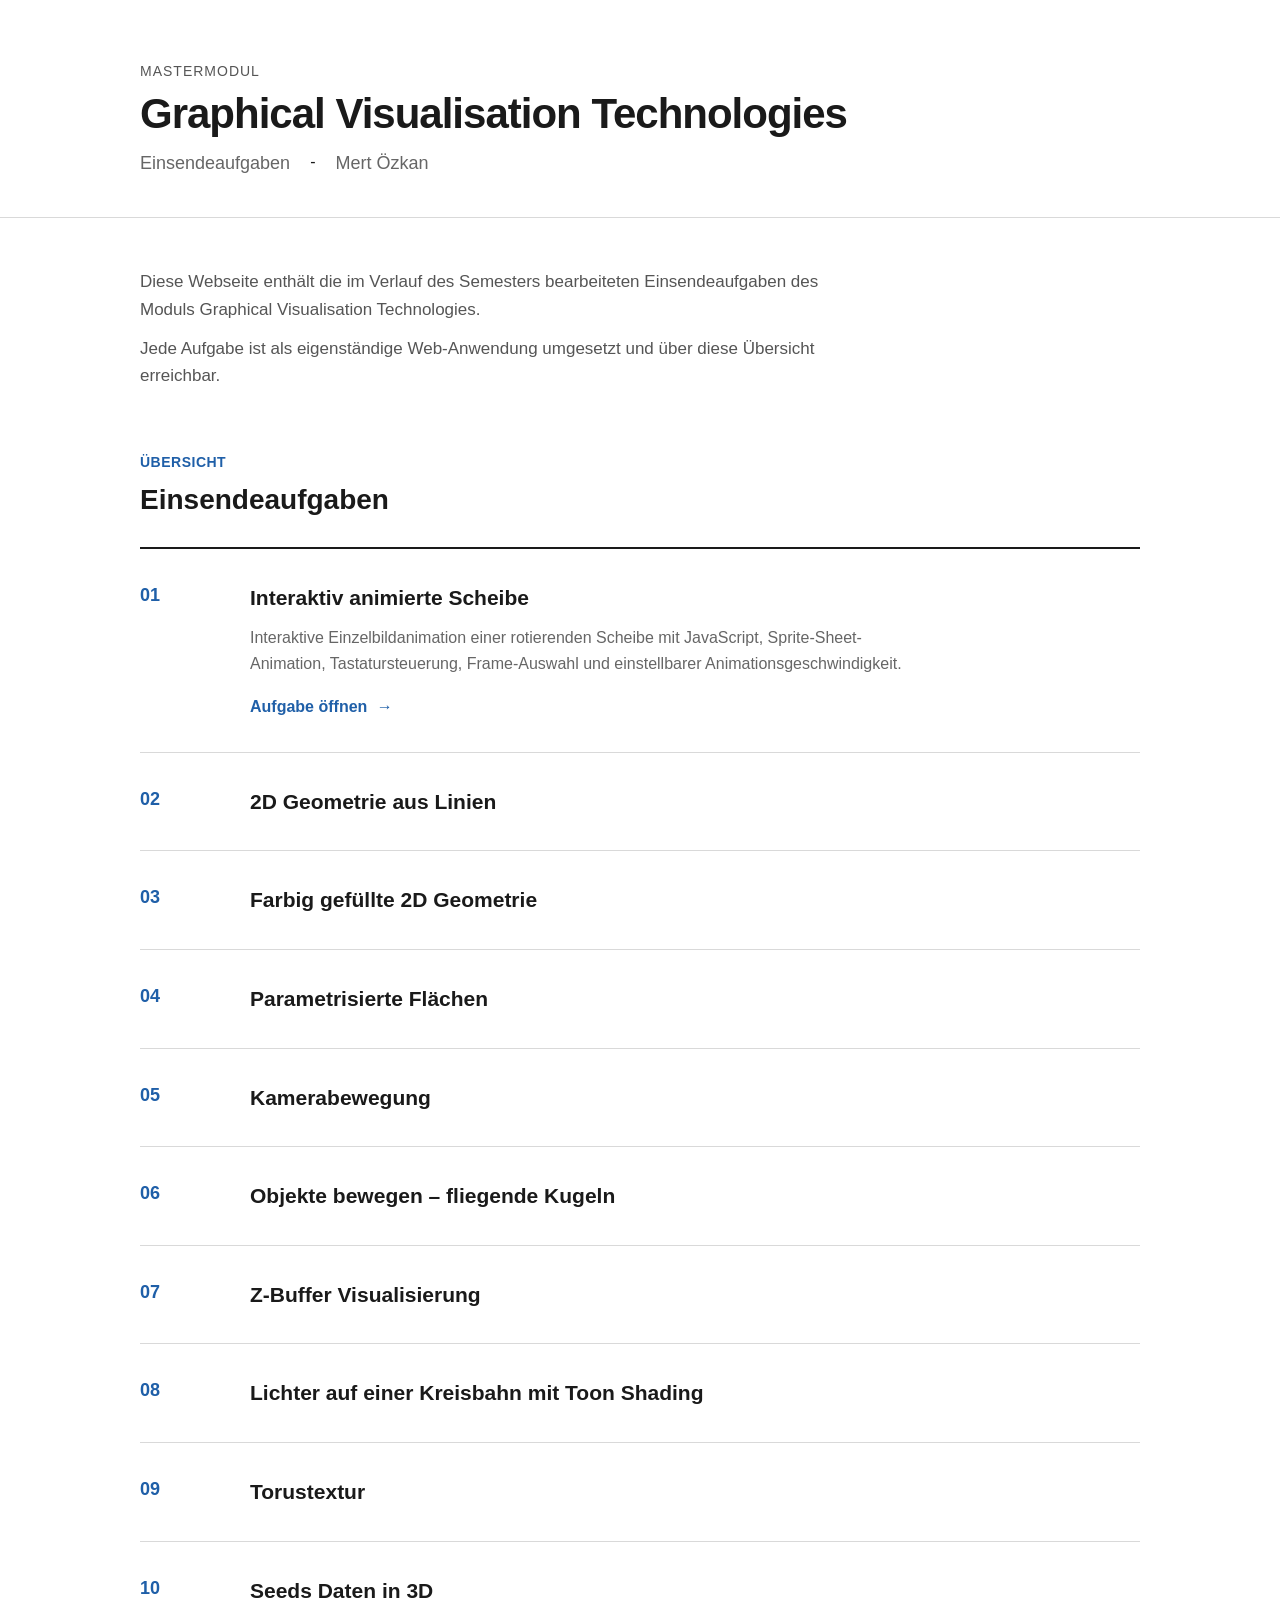
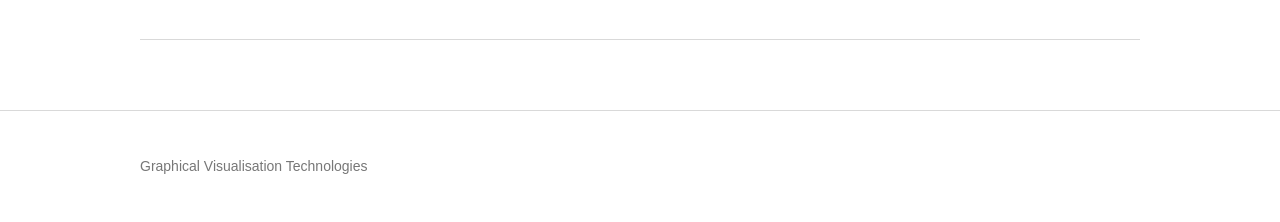
==== commit 2730d6fd: "fixes" ====
--- a/index.html
+++ b/index.html
@@ -77,31 +77,13 @@
 
         <!-- Aufgabe 02 -->
 
-        <!-- <article class="assignment assignment-disabled">
+        <article class="assignment assignment-active">
           <div class="assignment-number">02</div>
 
           <div class="assignment-content">
-            <div class="assignment-title-row">
-              <h3>Noch nicht veröffentlicht</h3>
-
-              <span class="status"> Offen </span>
-            </div>
-
-            <p>
-              Die Aufgabenstellung wird im weiteren Semesterverlauf ergänzt.
-            </p>
-          </div>
-        </article>
-
-        -->
-
-        <article class="assignment assignment-active">
-          <div class="assignment-number">02</div>
-
-          <div class="assignment-content">
             <h3>2D Geometrie aus Linien</h3>
 
-            <p>
+            <!--      <p>
               Eigene komplexe 2D-Liniengeometrie, erstellt und dargestellt mit
               WebGL.
             </p>
@@ -110,6 +92,7 @@
               Aufgabe öffnen
               <span aria-hidden="true">→</span>
             </a>
+      -->
           </div>
         </article>
 
@@ -121,7 +104,7 @@
           <div class="assignment-content">
             <h3>Farbig gefüllte 2D Geometrie</h3>
 
-            <p>
+            <!--   <p>
               Gefüllte Dreiecksgeometrie mit WebGL, Vertex-Farben und
               Farbinterpolation.
             </p>
@@ -130,6 +113,7 @@
               Aufgabe öffnen
               <span aria-hidden="true">→</span>
             </a>
+         -->
           </div>
         </article>
 
@@ -141,7 +125,7 @@
           <div class="assignment-content">
             <h3>Parametrisierte Flächen</h3>
 
-            <p>
+            <!--  <p>
               Parametrisierte 3D-Flächen mit Wireframe, Füllung, Farbverläufen
               und eigener mathematischer Parametrisierung.
             </p>
@@ -150,7 +134,7 @@
               Aufgabe öffnen
               <span aria-hidden="true">→</span>
             </a>
-          </div>
+          --></div>
         </article>
 
         <!-- Aufgabe 05 -->
@@ -161,7 +145,7 @@
           <div class="assignment-content">
             <h3>Kamerabewegung</h3>
 
-            <p>
+            <!--     <p>
               Interaktive 3D-Szene mit kreisender Kamera, parametrischem Torus
               und rekursiv erzeugtem Kugelmodell.
             </p>
@@ -170,6 +154,7 @@
               Aufgabe öffnen
               <span aria-hidden="true">→</span>
             </a>
+        -->
           </div>
         </article>
 
@@ -181,7 +166,7 @@
           <div class="assignment-content">
             <h3>Objekte bewegen – fliegende Kugeln</h3>
 
-            <p>
+            <!--    <p>
               Animierte 3D-Szene mit vier fliegenden Kugeln, synchron
               rotierendem Torus und Gitterebene.
             </p>
@@ -190,6 +175,7 @@
               Aufgabe öffnen
               <span aria-hidden="true">→</span>
             </a>
+        -->
           </div>
         </article>
 
@@ -201,7 +187,7 @@
           <div class="assignment-content">
             <h3>Z-Buffer Visualisierung</h3>
 
-            <p>
+            <!--    <p>
               WebGL-Szene mit mehreren überlappenden 3D-Grundkörpern und
               Visualisierung der Fragmenttiefe als Graustufenbild.
             </p>
@@ -210,6 +196,7 @@
               Aufgabe öffnen
               <span aria-hidden="true">→</span>
             </a>
+        -->
           </div>
         </article>
 
@@ -221,7 +208,7 @@
           <div class="assignment-content">
             <h3>Lichter auf einer Kreisbahn mit Toon Shading</h3>
 
-            <p>
+            <!--    <p>
               Dynamische Beleuchtung mit zwei beweglichen Lichtquellen auf einer
               Kreisbahn und umschaltbarem farbigen Toon-Shading.
             </p>
@@ -230,6 +217,7 @@
               Aufgabe öffnen
               <span aria-hidden="true">→</span>
             </a>
+        -->
           </div>
         </article>
 
@@ -241,7 +229,7 @@
           <div class="assignment-content">
             <h3>Torustextur</h3>
 
-            <p>
+            <!--      <p>
               Texturierung eines parametrischen Torus mit eigener Bildtextur,
               UV-Koordinaten und zusätzlicher prozedural erzeugter Textur im
               Fragment-Shader.
@@ -251,6 +239,7 @@
               Aufgabe öffnen
               <span aria-hidden="true">→</span>
             </a>
+      -->
           </div>
         </article>
 
@@ -262,7 +251,7 @@
           <div class="assignment-content">
             <h3>Seeds Daten in 3D</h3>
 
-            <p>
+            <!--     <p>
               Dreidimensionale Visualisierung des Seeds-Datensatzes nach
               Dimensionsreduktion mit t-SNE, inklusive Klassenfärbung,
               Step-Steuerung und interaktiver Kamera.
@@ -272,26 +261,9 @@
               Aufgabe öffnen
               <span aria-hidden="true">→</span>
             </a>
-          </div>
-        </article>
-
-        <!--    <article class="assignment assignment-disabled">
-          <div class="assignment-number">10</div>
-
-          <div class="assignment-content">
-            <div class="assignment-title-row">
-              <h3>Noch nicht veröffentlicht</h3>
-
-              <span class="status"> Offen </span>
-            </div>
-
-            <p>
-              Die Aufgabenstellung wird im weiteren Semesterverlauf ergänzt.
-            </p>
-          </div>
-        </article>
-
-        -->
+        -->
+          </div>
+        </article>
       </section>
     </main>
 
